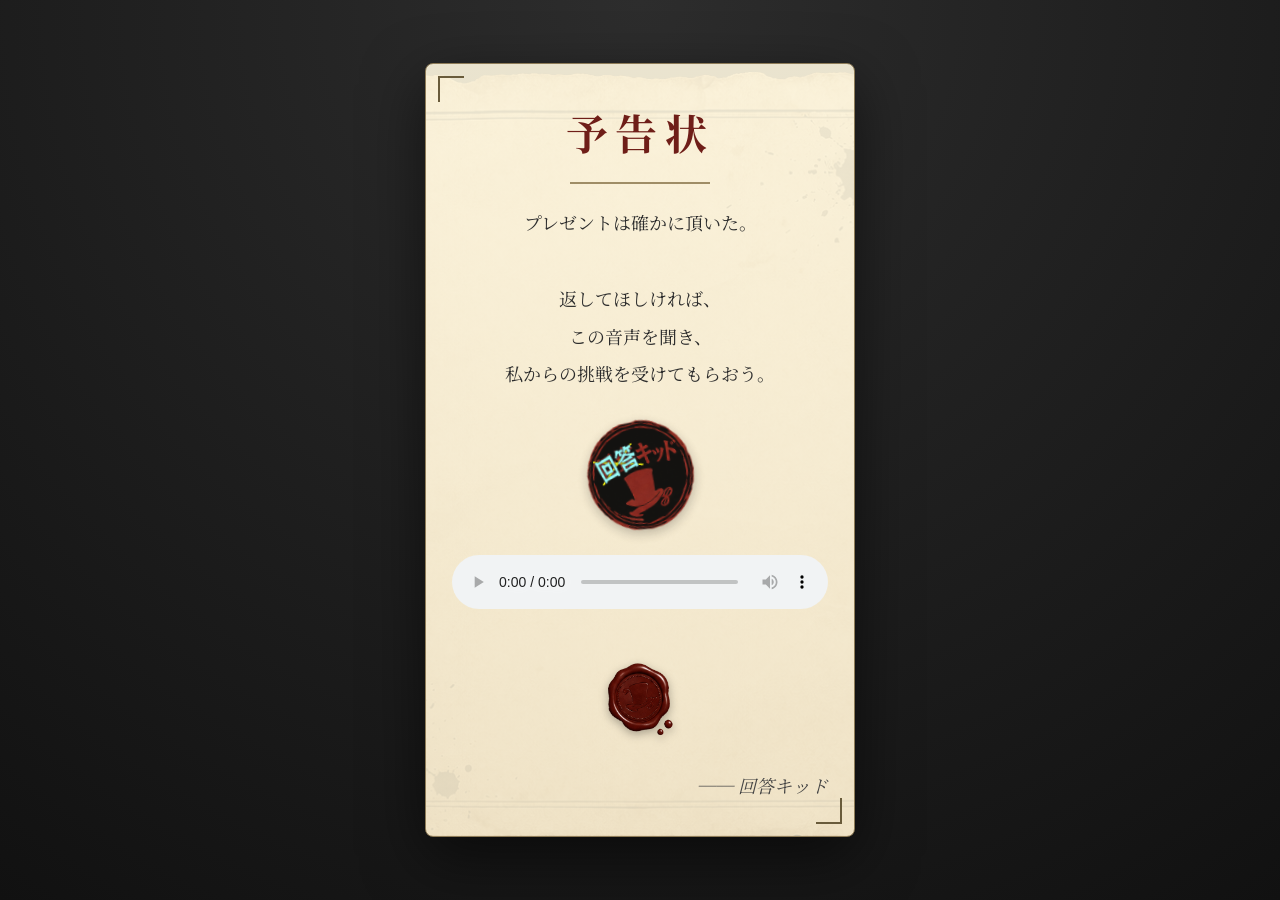
==== index.html @ 4506f832 "Add files via upload" ====
<!DOCTYPE html>
<html lang="ja">
<head>
    <meta charset="UTF-8">
    <meta name="viewport" content="width=device-width, initial-scale=1.0">
    <title>予告状</title>

    <link rel="stylesheet" href="style.css">

    <link rel="preconnect" href="https://fonts.googleapis.com">
    <link rel="preconnect" href="https://fonts.gstatic.com" crossorigin>

    <!-- おしゃれな明朝 -->
    <link href="https://fonts.googleapis.com/css2?family=Noto+Serif+JP:wght@400;600;700&display=swap" rel="stylesheet">
</head>

<body>

<div class="background"></div>

<main class="paper">

    <h1>予告状</h1>

    <div class="divider"></div>

    <p class="message">

        プレゼントは確かに頂いた。<br><br>

        返してほしければ、<br>
        この音声を聞き、<br>
        私からの挑戦を受けてもらおう。

    </p>

    <div class="stamp">
        <img src="assets/stamp.png" alt="怪盗キッド">
    </div>

    <audio controls>
        <source src="audio/message.mp3" type="audio/mpeg">
    </audio>

    <div class="wax-seal">
        <img src="assets/wax_seal.png" alt="封蝋">
    </div>

    <div class="signature">

        ── 回答キッド

    </div>

</main>

<script src="script.js"></script>

</body>
</html>
---- style.css ----
*{
    margin:0;
    padding:0;
    box-sizing:border-box;
}

body{

    font-family:"Noto Serif JP",serif;

    background:
        radial-gradient(circle at top,#2d2d2d,#111);

    min-height:100vh;

    display:flex;
    justify-content:center;
    align-items:center;

    padding:20px;
}

.paper{

    width:100%;
    max-width:430px;

    background:
        linear-gradient(rgba(255,248,225,.9),rgba(244,233,206,.9)),
        url("assets/paper.png");

    background-size:cover;
    background-position:center;

    border:1px solid #8d7b57;

    border-radius:8px;

    box-shadow:
        0 20px 60px rgba(0,0,0,.55);

    padding:38px 26px;

    position:relative;

    overflow:hidden;
}

/* 紙の四隅 */

.paper::before,
.paper::after{

    content:"";

    position:absolute;

    width:24px;
    height:24px;

    border:2px solid #695b3b;
}

.paper::before{

    top:12px;
    left:12px;

    border-right:none;
    border-bottom:none;
}

.paper::after{

    bottom:12px;
    right:12px;

    border-left:none;
    border-top:none;
}

/* タイトル */

h1{

    text-align:center;

    color:#6f1e18;

    font-size:42px;

    letter-spacing:.18em;

    margin-bottom:12px;
}

/* 飾り線 */

.divider{

    width:140px;
    height:2px;

    background:#9f8d66;

    margin:20px auto;
}

/* 本文 */

.message{

    text-align:center;

    line-height:2.1;

    font-size:18px;

    color:#2c2c2c;

    margin-bottom:28px;
}

/* プレイヤー */

audio{

    width:100%;

    margin-bottom:25px;
}

/* スタンプ（怪盗キッド） */

.stamp{

    display:flex;
    justify-content:center;

    margin:-6px 0 22px;
}

.stamp img{

    width:110px;

    opacity:.92;

    transform:rotate(-8deg);

    filter:drop-shadow(0 4px 6px rgba(0,0,0,.25));
}

/* 封蝋 */

.wax-seal{

    display:flex;
    justify-content:center;

    margin-top:22px;
}

.wax-seal img{

    width:70px;

    filter:drop-shadow(0 3px 5px rgba(0,0,0,.3));
}

/* サイン */

.signature{

    margin-top:35px;

    text-align:right;

    color:#444;

    font-size:18px;

    font-style:italic;
}

/* スマホ微調整 */

@media(max-width:480px){

    .paper{

        padding:30px 20px;
    }

    h1{

        font-size:36px;
    }

    .message{

        font-size:17px;
    }
}
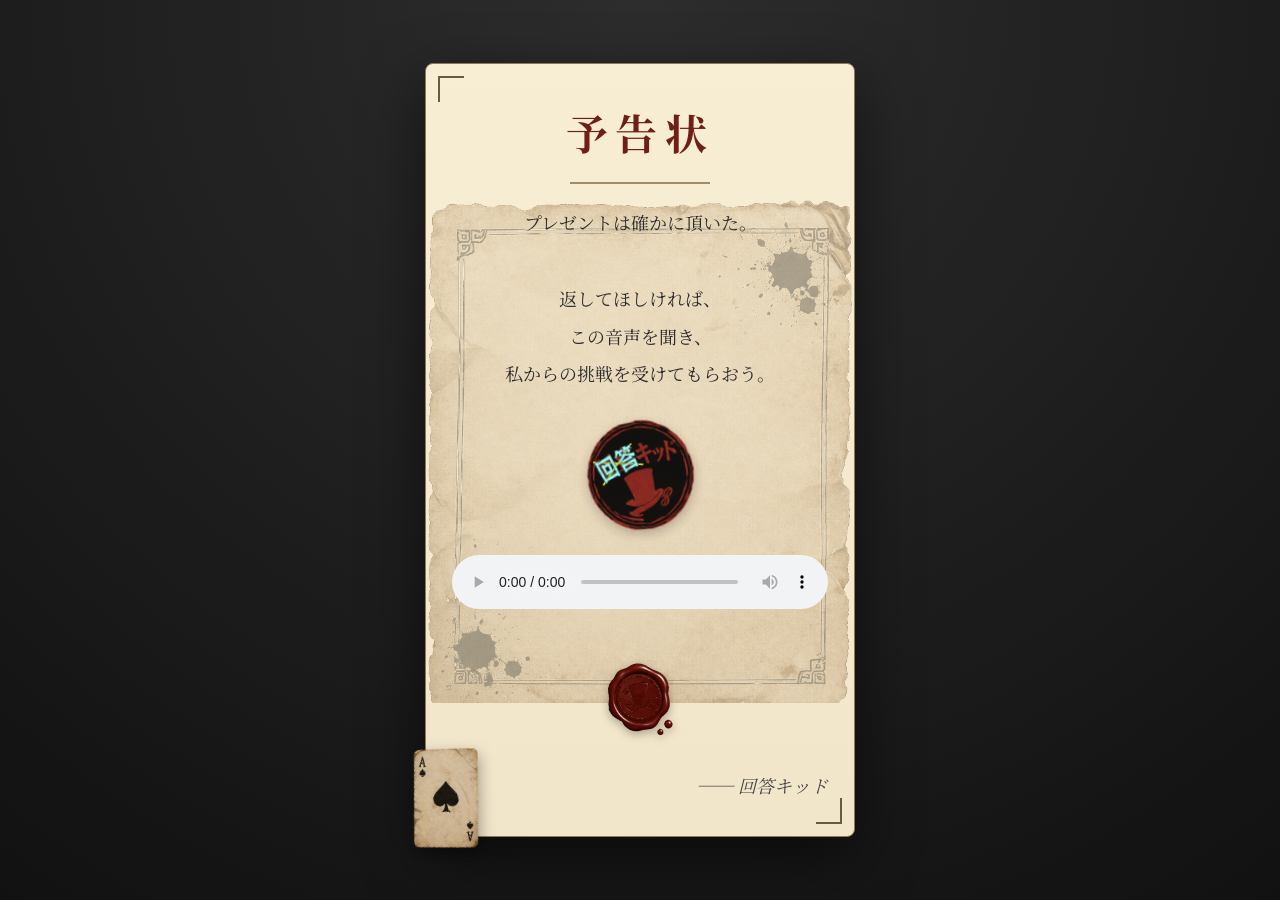
==== commit 5b8d5b42: "Add files via upload" ====
--- a/index.html
+++ b/index.html
@@ -19,6 +19,9 @@
 <div class="background"></div>
 
 <main class="paper">
+
+    <img class="feather-pen" src="assets/feather_pen.png" alt="">
+    <img class="ace-card" src="assets/ace_card.png" alt="">
 
     <h1>予告状</h1>
 
--- a/style.css
+++ b/style.css
@@ -17,7 +17,7 @@
     justify-content:center;
     align-items:center;
 
-    padding:20px;
+    padding:40px 30px;
 }
 
 .paper{
@@ -25,12 +25,15 @@
     width:100%;
     max-width:430px;
 
-    background:
-        linear-gradient(rgba(255,248,225,.9),rgba(244,233,206,.9)),
+    background-color:#efe2c4;
+
+    background-image:
+        linear-gradient(rgba(255,248,225,.55),rgba(244,233,206,.55)),
         url("assets/paper.png");
 
-    background-size:cover;
-    background-position:center;
+    background-size:auto,contain;
+    background-position:center,center;
+    background-repeat:no-repeat,no-repeat;
 
     border:1px solid #8d7b57;
 
@@ -43,7 +46,7 @@
 
     position:relative;
 
-    overflow:hidden;
+    overflow:visible;
 }
 
 /* 紙の四隅 */
@@ -130,6 +133,40 @@
     margin-bottom:25px;
 }
 
+/* 羽根ペン(右上) */
+
+.feather-pen{
+
+    position:absolute;
+
+    top:-18px;
+    right:-28px;
+
+    width:150px;
+
+    pointer-events:none;
+
+    filter:drop-shadow(0 6px 8px rgba(0,0,0,.35));
+}
+
+/* エースのカード(左下) */
+
+.ace-card{
+
+    position:absolute;
+
+    bottom:-22px;
+    left:-24px;
+
+    width:88px;
+
+    transform:rotate(-14deg);
+
+    pointer-events:none;
+
+    filter:drop-shadow(0 6px 8px rgba(0,0,0,.35));
+}
+
 /* スタンプ（怪盗キッド） */
 
 .stamp{
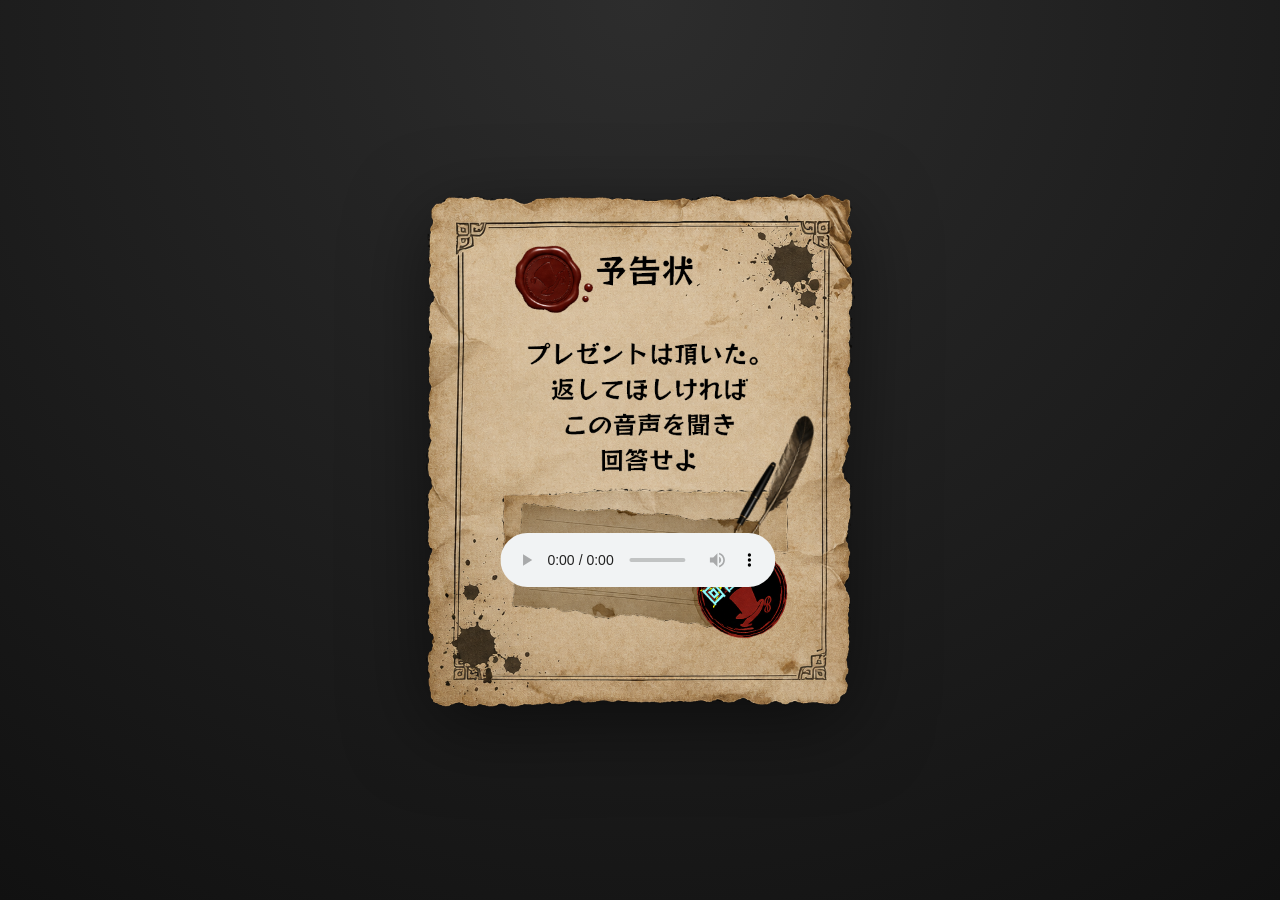
==== commit a8430882: "Add files via upload" ====
--- a/index.html
+++ b/index.html
@@ -1,63 +1,24 @@
-<!DOCTYPE html>
-<html lang="ja">
-<head>
-    <meta charset="UTF-8">
-    <meta name="viewport" content="width=device-width, initial-scale=1.0">
-    <title>予告状</title>
-
-    <link rel="stylesheet" href="style.css">
-
-    <link rel="preconnect" href="https://fonts.googleapis.com">
-    <link rel="preconnect" href="https://fonts.gstatic.com" crossorigin>
-
-    <!-- おしゃれな明朝 -->
-    <link href="https://fonts.googleapis.com/css2?family=Noto+Serif+JP:wght@400;600;700&display=swap" rel="stylesheet">
-</head>
-
-<body>
-
-<div class="background"></div>
-
-<main class="paper">
-
-    <img class="feather-pen" src="assets/feather_pen.png" alt="">
-    <img class="ace-card" src="assets/ace_card.png" alt="">
-
-    <h1>予告状</h1>
-
-    <div class="divider"></div>
-
-    <p class="message">
-
-        プレゼントは確かに頂いた。<br><br>
-
-        返してほしければ、<br>
-        この音声を聞き、<br>
-        私からの挑戦を受けてもらおう。
-
-    </p>
-
-    <div class="stamp">
-        <img src="assets/stamp.png" alt="怪盗キッド">
-    </div>
-
-    <audio controls>
-        <source src="audio/message.mp3" type="audio/mpeg">
-    </audio>
-
-    <div class="wax-seal">
-        <img src="assets/wax_seal.png" alt="封蝋">
-    </div>
-
-    <div class="signature">
-
-        ── 回答キッド
-
-    </div>
-
-</main>
-
-<script src="script.js"></script>
-
-</body>
-</html>+<!DOCTYPE html>
+<html lang="ja">
+<head>
+    <meta charset="UTF-8">
+    <meta name="viewport" content="width=device-width, initial-scale=1.0">
+    <title>予告状</title>
+
+    <link rel="stylesheet" href="style.css">
+</head>
+
+<body>
+
+<div class="card">
+
+    <img class="card-bg" src="assets/paper_mix.png" alt="予告状">
+
+    <audio class="audio-overlay" controls>
+        <source src="audio/message.mp3" type="audio/mpeg">
+    </audio>
+
+</div>
+
+</body>
+</html>
--- a/style.css
+++ b/style.css
@@ -1,241 +1,46 @@
-*{
-    margin:0;
-    padding:0;
-    box-sizing:border-box;
-}
-
-body{
-
-    font-family:"Noto Serif JP",serif;
-
-    background:
-        radial-gradient(circle at top,#2d2d2d,#111);
-
-    min-height:100vh;
-
-    display:flex;
-    justify-content:center;
-    align-items:center;
-
-    padding:40px 30px;
-}
-
-.paper{
-
-    width:100%;
-    max-width:430px;
-
-    background-color:#efe2c4;
-
-    background-image:
-        linear-gradient(rgba(255,248,225,.55),rgba(244,233,206,.55)),
-        url("assets/paper.png");
-
-    background-size:auto,contain;
-    background-position:center,center;
-    background-repeat:no-repeat,no-repeat;
-
-    border:1px solid #8d7b57;
-
-    border-radius:8px;
-
-    box-shadow:
-        0 20px 60px rgba(0,0,0,.55);
-
-    padding:38px 26px;
-
-    position:relative;
-
-    overflow:visible;
-}
-
-/* 紙の四隅 */
-
-.paper::before,
-.paper::after{
-
-    content:"";
-
-    position:absolute;
-
-    width:24px;
-    height:24px;
-
-    border:2px solid #695b3b;
-}
-
-.paper::before{
-
-    top:12px;
-    left:12px;
-
-    border-right:none;
-    border-bottom:none;
-}
-
-.paper::after{
-
-    bottom:12px;
-    right:12px;
-
-    border-left:none;
-    border-top:none;
-}
-
-/* タイトル */
-
-h1{
-
-    text-align:center;
-
-    color:#6f1e18;
-
-    font-size:42px;
-
-    letter-spacing:.18em;
-
-    margin-bottom:12px;
-}
-
-/* 飾り線 */
-
-.divider{
-
-    width:140px;
-    height:2px;
-
-    background:#9f8d66;
-
-    margin:20px auto;
-}
-
-/* 本文 */
-
-.message{
-
-    text-align:center;
-
-    line-height:2.1;
-
-    font-size:18px;
-
-    color:#2c2c2c;
-
-    margin-bottom:28px;
-}
-
-/* プレイヤー */
-
-audio{
-
-    width:100%;
-
-    margin-bottom:25px;
-}
-
-/* 羽根ペン(右上) */
+*{
+    margin:0;
+    padding:0;
+    box-sizing:border-box;
+}
 
-.feather-pen{
+body{
+
+    min-height:100vh;
+
+    background:radial-gradient(circle at top,#2d2d2d,#111);
+
+    display:flex;
+    justify-content:center;
+    align-items:center;
+
+    padding:24px;
+}
+
+.card{
+
+    position:relative;
+
+    width:100%;
+    max-width:430px;
+
+    filter:drop-shadow(0 20px 40px rgba(0,0,0,.5));
+}
+
+.card-bg{
+
+    width:100%;
+    display:block;
+}
+
+.audio-overlay{
 
     position:absolute;
 
-    top:-18px;
-    right:-28px;
+    left:49.6%;
+    top:71.4%;
 
-    width:150px;
+    width:64%;
 
-    pointer-events:none;
-
-    filter:drop-shadow(0 6px 8px rgba(0,0,0,.35));
+    transform:translate(-50%,-50%);
 }
-
-/* エースのカード(左下) */
-
-.ace-card{
-
-    position:absolute;
-
-    bottom:-22px;
-    left:-24px;
-
-    width:88px;
-
-    transform:rotate(-14deg);
-
-    pointer-events:none;
-
-    filter:drop-shadow(0 6px 8px rgba(0,0,0,.35));
-}
-
-/* スタンプ（怪盗キッド） */
-
-.stamp{
-
-    display:flex;
-    justify-content:center;
-
-    margin:-6px 0 22px;
-}
-
-.stamp img{
-
-    width:110px;
-
-    opacity:.92;
-
-    transform:rotate(-8deg);
-
-    filter:drop-shadow(0 4px 6px rgba(0,0,0,.25));
-}
-
-/* 封蝋 */
-
-.wax-seal{
-
-    display:flex;
-    justify-content:center;
-
-    margin-top:22px;
-}
-
-.wax-seal img{
-
-    width:70px;
-
-    filter:drop-shadow(0 3px 5px rgba(0,0,0,.3));
-}
-
-/* サイン */
-
-.signature{
-
-    margin-top:35px;
-
-    text-align:right;
-
-    color:#444;
-
-    font-size:18px;
-
-    font-style:italic;
-}
-
-/* スマホ微調整 */
-
-@media(max-width:480px){
-
-    .paper{
-
-        padding:30px 20px;
-    }
-
-    h1{
-
-        font-size:36px;
-    }
-
-    .message{
-
-        font-size:17px;
-    }
-}
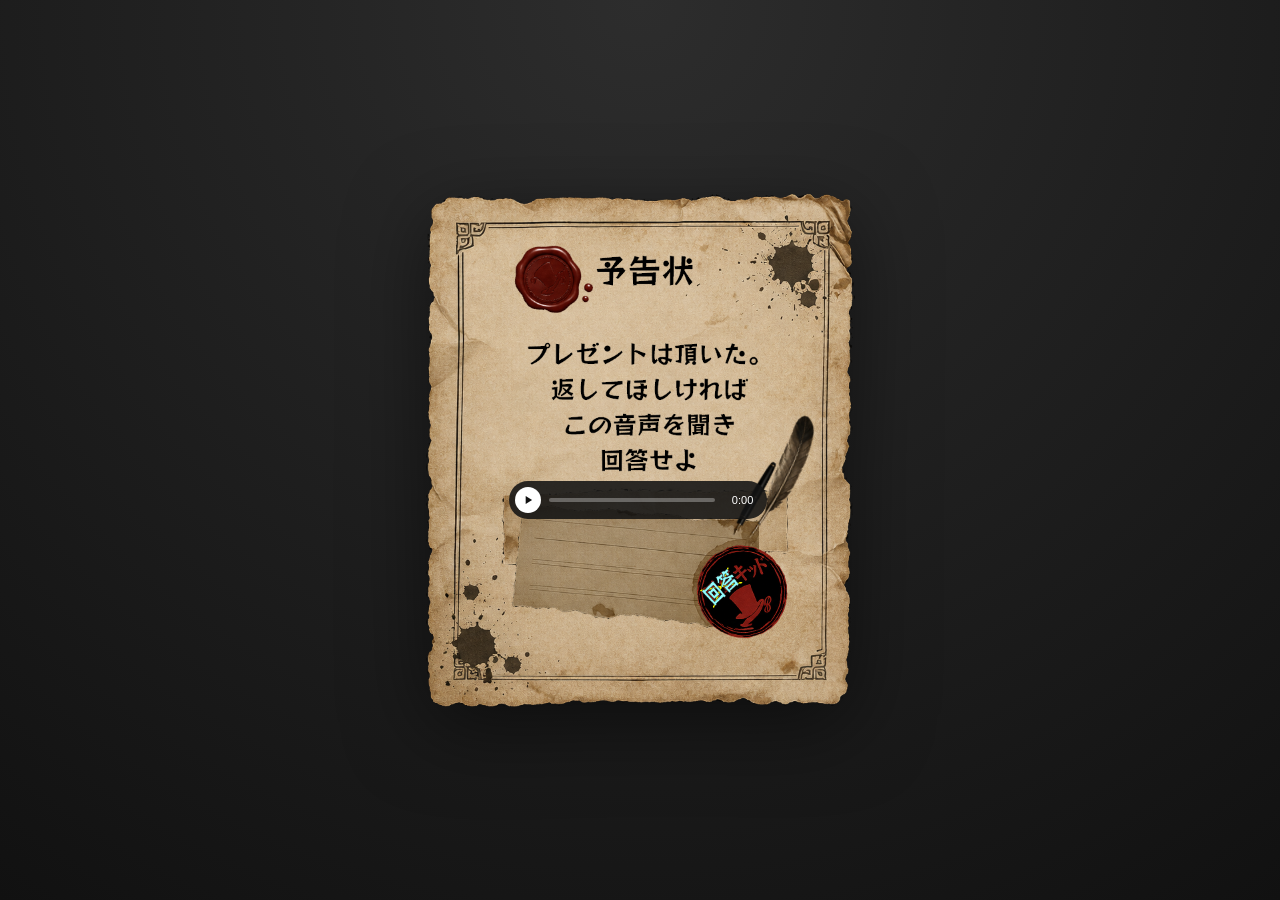
==== commit ec64220d: "Add files via upload" ====
--- a/index.html
+++ b/index.html
@@ -14,11 +14,26 @@
 
     <img class="card-bg" src="assets/paper_mix.png" alt="予告状">
 
-    <audio class="audio-overlay" controls>
+    <div class="player">
+        <button class="play-btn" id="playBtn" aria-label="再生">
+            <svg class="icon-play" viewBox="0 0 24 24"><path d="M8 5v14l11-7z"/></svg>
+            <svg class="icon-pause" viewBox="0 0 24 24" style="display:none"><path d="M6 5h4v14H6zM14 5h4v14h-4z"/></svg>
+        </button>
+
+        <div class="progress-track" id="progressTrack">
+            <div class="progress-fill" id="progressFill"></div>
+        </div>
+
+        <span class="time" id="timeLabel">0:00</span>
+    </div>
+
+    <audio id="audioEl" preload="metadata">
         <source src="audio/message.mp3" type="audio/mpeg">
     </audio>
 
 </div>
 
+<script src="script.js"></script>
+
 </body>
 </html>
--- a/style.css
+++ b/style.css
@@ -14,33 +14,123 @@
     justify-content:center;
     align-items:center;
 
-    padding:24px;
+    padding:12px;
 }
 
 .card{
 
-    position:relative;
+    display:grid;
 
     width:100%;
     max-width:430px;
+}
+
+.card-bg{
+
+    grid-area:1 / 1;
+
+    width:100%;
+    display:block;
 
     filter:drop-shadow(0 20px 40px rgba(0,0,0,.5));
 }
 
-.card-bg{
+.player{
 
-    width:100%;
-    display:block;
+    grid-area:1 / 1;
+
+    position:relative;
+
+    align-self:start;
+    justify-self:start;
+
+    margin-left:49.6%;
+    margin-top:71.4%;
+
+    transform:translate(-50%,-50%);
+
+    width:60%;
+
+    display:flex;
+    align-items:center;
+    gap:8px;
+
+    background:rgba(20,20,20,.88);
+
+    border-radius:999px;
+
+    padding:6px 14px 6px 6px;
 }
 
-.audio-overlay{
+.play-btn{
+
+    flex:none;
+
+    width:26px;
+    height:26px;
+
+    border:none;
+    border-radius:50%;
+
+    background:#fff;
+
+    display:flex;
+    align-items:center;
+    justify-content:center;
+
+    cursor:pointer;
+}
+
+.play-btn svg{
+
+    width:14px;
+    height:14px;
+
+    fill:#111;
+}
+
+.progress-track{
+
+    flex:1;
+
+    height:4px;
+
+    background:rgba(255,255,255,.3);
+
+    border-radius:999px;
+
+    cursor:pointer;
+
+    position:relative;
+}
+
+.progress-fill{
 
     position:absolute;
 
-    left:49.6%;
-    top:71.4%;
+    top:0;
+    left:0;
 
-    width:64%;
+    height:100%;
 
-    transform:translate(-50%,-50%);
+    width:0%;
+
+    background:#fff;
+
+    border-radius:999px;
 }
+
+.time{
+
+    flex:none;
+
+    color:#fff;
+
+    font-size:11px;
+
+    font-family:sans-serif;
+
+    min-width:30px;
+
+    text-align:right;
+}
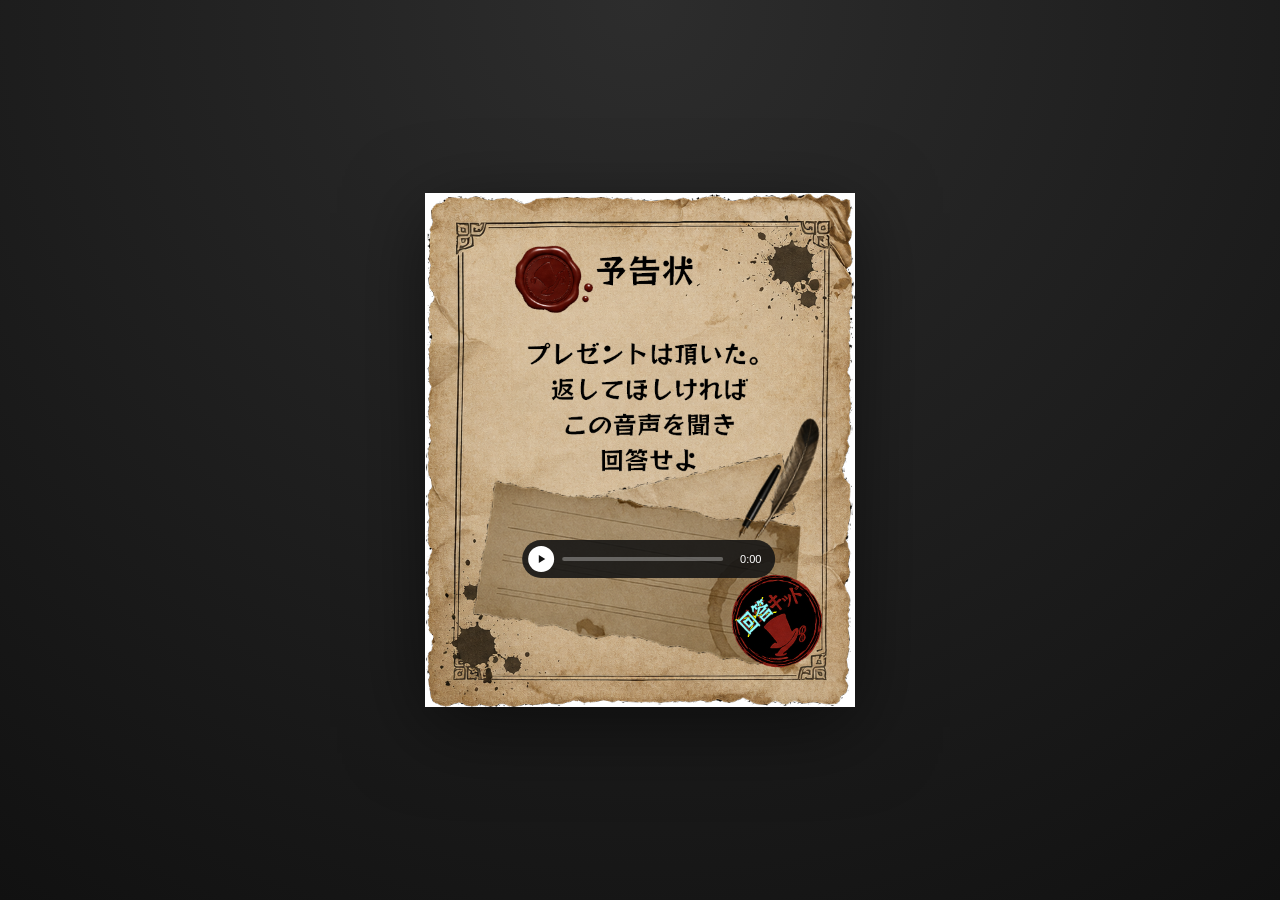
==== commit ee53edd4: "Add files via upload" ====
--- a/index.html
+++ b/index.html
@@ -10,25 +10,37 @@
 
 <body>
 
-<div class="card">
+<div class="stage">
 
-    <img class="card-bg" src="assets/paper_mix.png" alt="予告状">
+    <!-- 封筒(閉じ) -->
+    <img class="env-closed" src="assets/envelope_close.png" alt="">
 
-    <div class="player">
-        <button class="play-btn" id="playBtn" aria-label="再生">
-            <svg class="icon-play" viewBox="0 0 24 24"><path d="M8 5v14l11-7z"/></svg>
-            <svg class="icon-pause" viewBox="0 0 24 24" style="display:none"><path d="M6 5h4v14H6zM14 5h4v14h-4z"/></svg>
-        </button>
+    <!-- 封筒(開き) -->
+    <img class="env-open" src="assets/envelope_open.png" alt="">
 
-        <div class="progress-track" id="progressTrack">
-            <div class="progress-fill" id="progressFill"></div>
+    <!-- 予告状本体 -->
+    <div class="card">
+
+        <img class="card-bg" src="assets/paper_mix.png" alt="予告状">
+
+        <div class="player">
+            <button class="play-btn" id="playBtn" aria-label="再生">
+                <svg class="icon-play" viewBox="0 0 24 24"><path d="M8 5v14l11-7z"/></svg>
+                <svg class="icon-pause" viewBox="0 0 24 24" style="display:none"><path d="M6 5h4v14H6zM14 5h4v14h-4z"/></svg>
+            </button>
+
+            <div class="progress-track" id="progressTrack">
+                <div class="progress-fill" id="progressFill"></div>
+            </div>
+
+            <span class="time" id="timeLabel">0:00</span>
         </div>
 
-        <span class="time" id="timeLabel">0:00</span>
     </div>
 
     <audio id="audioEl" preload="metadata">
         <source src="audio/message.mp3" type="audio/mpeg">
+        <source src="audio/message.wav" type="audio/wav">
     </audio>
 
 </div>
--- a/style.css
+++ b/style.css
@@ -14,15 +14,132 @@
     justify-content:center;
     align-items:center;
 
-    padding:12px;
-}
-
-.card{
-
-    display:grid;
+    padding:8px;
+
+    overflow:hidden;
+}
+
+/* 演出のステージ(封筒と予告状を重ねる場) */
+
+.stage{
+
+    position:relative;
 
     width:100%;
     max-width:430px;
+
+    display:flex;
+    justify-content:center;
+    align-items:center;
+}
+
+/* ------- 封筒(閉じ) ------- */
+
+.env-closed{
+
+    position:absolute;
+
+    width:78%;
+
+    z-index:3;
+
+    /* 表示 → タメ → 消える */
+    animation:closedShow 2.4s ease forwards;
+}
+
+@keyframes closedShow{
+
+    0%{
+        opacity:0;
+        transform:scale(.8) translateY(20px);
+    }
+    18%{
+        opacity:1;
+        transform:scale(1) translateY(0);
+    }
+    /* しばらく静止(タメ) */
+    72%{
+        opacity:1;
+        transform:scale(1) translateY(0);
+    }
+    /* パッと開く準備:少し弾んで消える */
+    88%{
+        opacity:1;
+        transform:scale(1.05) translateY(-4px);
+    }
+    100%{
+        opacity:0;
+        transform:scale(1.05) translateY(-4px);
+    }
+}
+
+/* ------- 封筒(開き) ------- */
+
+.env-open{
+
+    position:absolute;
+
+    width:88%;
+
+    z-index:2;
+
+    opacity:0;
+
+    /* 閉じ封筒が消えるタイミングで登場 */
+    animation:openShow 1.4s ease 2.1s forwards;
+}
+
+@keyframes openShow{
+
+    0%{
+        opacity:0;
+        transform:scale(.9);
+    }
+    35%{
+        opacity:1;
+        transform:scale(1.04);
+    }
+    60%{
+        transform:scale(1);
+    }
+    100%{
+        opacity:1;
+        transform:scale(1);
+    }
+}
+
+/* ------- 予告状 ------- */
+
+.card{
+
+    position:relative;
+
+    display:grid;
+
+    width:100%;
+    max-width:430px;
+
+    z-index:4;
+
+    opacity:0;
+
+    /* 封筒が開いたあと、奥からせり上がって登場 */
+    animation:cardRise 1.6s cubic-bezier(.2,.8,.2,1) 3.1s forwards;
+}
+
+@keyframes cardRise{
+
+    0%{
+        opacity:0;
+        transform:translateY(38%) scale(.72);
+    }
+    40%{
+        opacity:1;
+    }
+    100%{
+        opacity:1;
+        transform:translateY(0) scale(1);
+    }
 }
 
 .card-bg{
@@ -35,6 +152,8 @@
     filter:drop-shadow(0 20px 40px rgba(0,0,0,.5));
 }
 
+/* ------- 音声プレイヤー ------- */
+
 .player{
 
     grid-area:1 / 1;
@@ -44,14 +163,15 @@
     align-self:start;
     justify-self:start;
 
-    margin-left:49.6%;
-    margin-top:71.4%;
+    margin-left:52%;
+    margin-top:85%;
 
     transform:translate(-50%,-50%);
 
-    width:60%;
-
-    display:flex;
+    width:59%;
+
+    display:flex;
+    flex-wrap:nowrap;
     align-items:center;
     gap:8px;
 
@@ -60,11 +180,21 @@
     border-radius:999px;
 
     padding:6px 14px 6px 6px;
+
+    opacity:0;
+
+    animation:playerFadeIn .8s ease 4.6s forwards;
+}
+
+@keyframes playerFadeIn{
+
+    0%{ opacity:0; }
+    100%{ opacity:1; }
 }
 
 .play-btn{
 
-    flex:none;
+    flex:0 0 auto;
 
     width:26px;
     height:26px;
@@ -79,6 +209,8 @@
     justify-content:center;
 
     cursor:pointer;
+
+    padding:0;
 }
 
 .play-btn svg{
@@ -86,12 +218,16 @@
     width:14px;
     height:14px;
 
+    display:block;
+
     fill:#111;
 }
 
 .progress-track{
 
-    flex:1;
+    flex:1 1 auto;
+
+    min-width:0;
 
     height:4px;
 
@@ -122,7 +258,7 @@
 
 .time{
 
-    flex:none;
+    flex:0 0 auto;
 
     color:#fff;
 
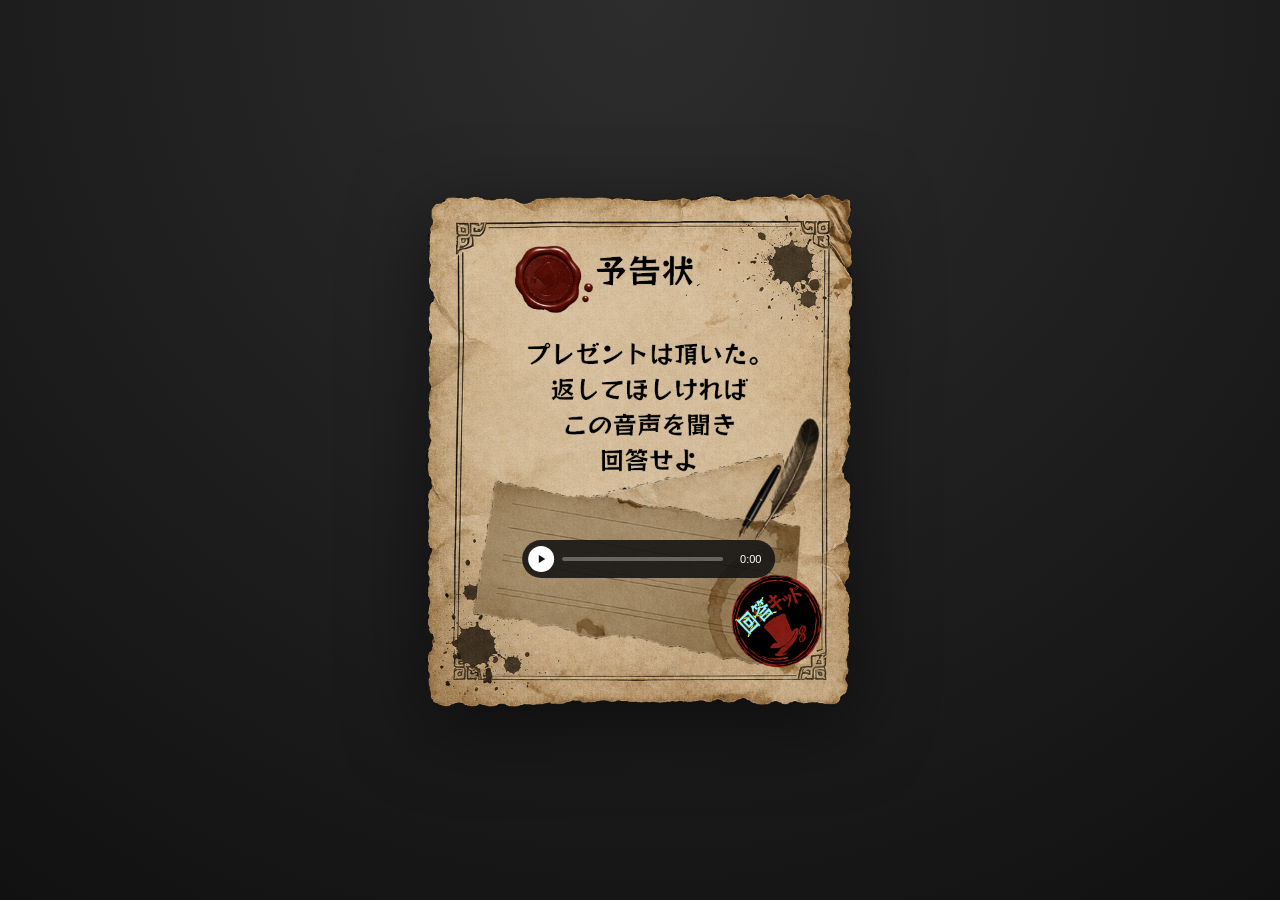
==== commit c3d8485c: "Add files via upload" ====
--- a/index.html
+++ b/index.html
@@ -39,6 +39,7 @@
     </div>
 
     <audio id="audioEl" preload="metadata">
+        <source src="audio/message.flac" type="audio/flac">
         <source src="audio/message.mp3" type="audio/mpeg">
         <source src="audio/message.wav" type="audio/wav">
     </audio>
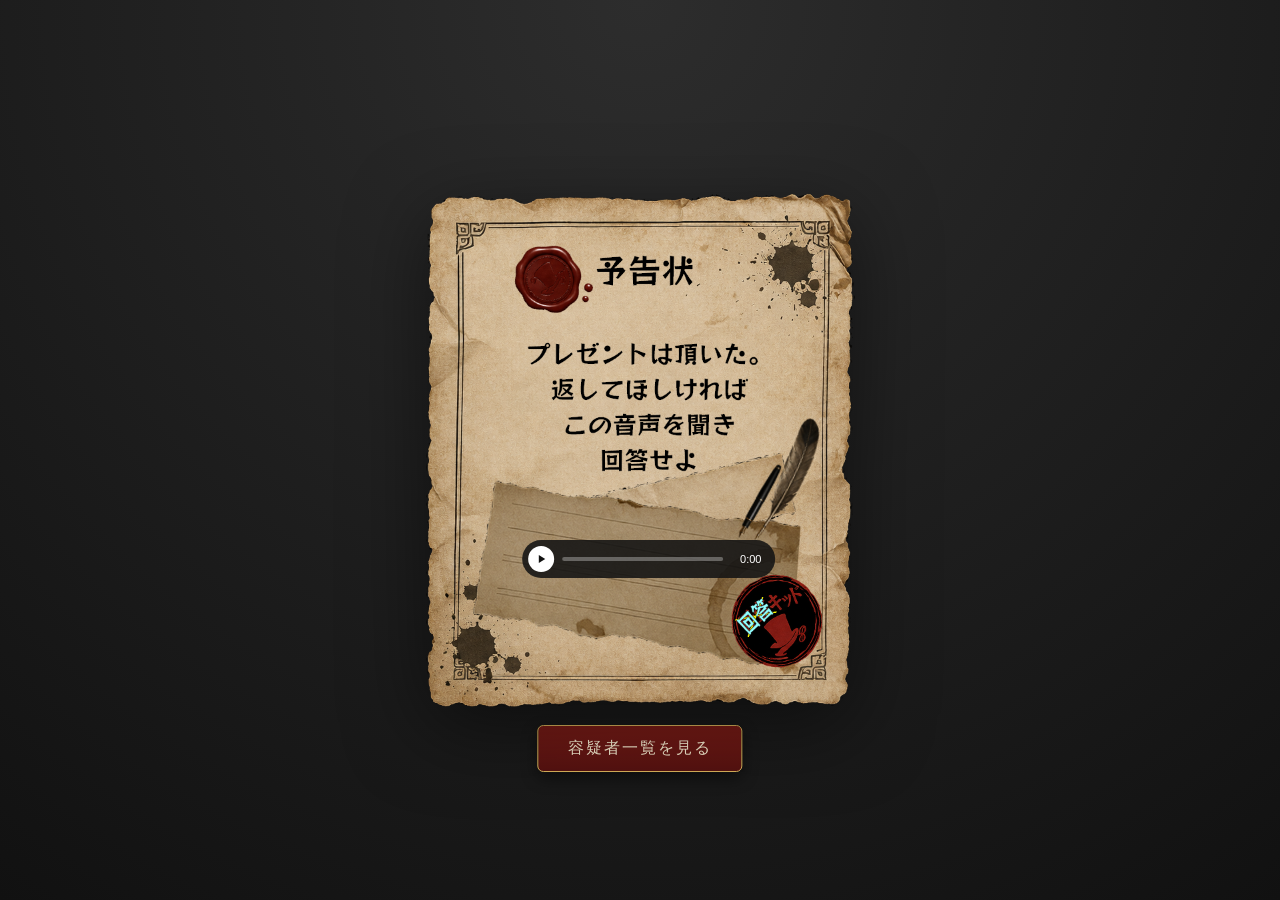
==== commit be20b334: "Add files via upload" ====
--- a/index.html
+++ b/index.html
@@ -38,6 +38,8 @@
 
     </div>
 
+    <a class="suspects-link" href="suspects.html">容疑者一覧を見る</a>
+
     <audio id="audioEl" preload="metadata">
         <source src="audio/message.flac" type="audio/flac">
         <source src="audio/message.mp3" type="audio/mpeg">
--- a/style.css
+++ b/style.css
@@ -16,7 +16,8 @@
 
     padding:8px;
 
-    overflow:hidden;
+    overflow-x:hidden;
+    overflow-y:auto;
 }
 
 /* 演出のステージ(封筒と予告状を重ねる場) */
@@ -270,3 +271,52 @@
 
     text-align:right;
 }
+
+/* ------- 容疑者一覧ボタン ------- */
+
+.suspects-link{
+
+    position:absolute;
+
+    left:50%;
+
+    /* カードの下に配置 */
+    top:calc(100% + 18px);
+
+    transform:translateX(-50%);
+
+    white-space:nowrap;
+
+    display:inline-block;
+
+    padding:12px 30px;
+
+    background:linear-gradient(#7a1c17,#551210);
+
+    color:#f4e9ce;
+
+    font-family:"Noto Serif JP",serif;
+    font-size:16px;
+    letter-spacing:.12em;
+
+    text-decoration:none;
+
+    border:1px solid #d9b25a;
+    border-radius:6px;
+
+    box-shadow:0 6px 16px rgba(0,0,0,.45);
+
+    opacity:0;
+
+    animation:playerFadeIn .8s ease 4.9s forwards;
+}
+
+.suspects-link:hover{
+
+    background:linear-gradient(#8f231d,#671512);
+}
+
+.suspects-link:active{
+
+    transform:translateX(-50%) scale(.97);
+}
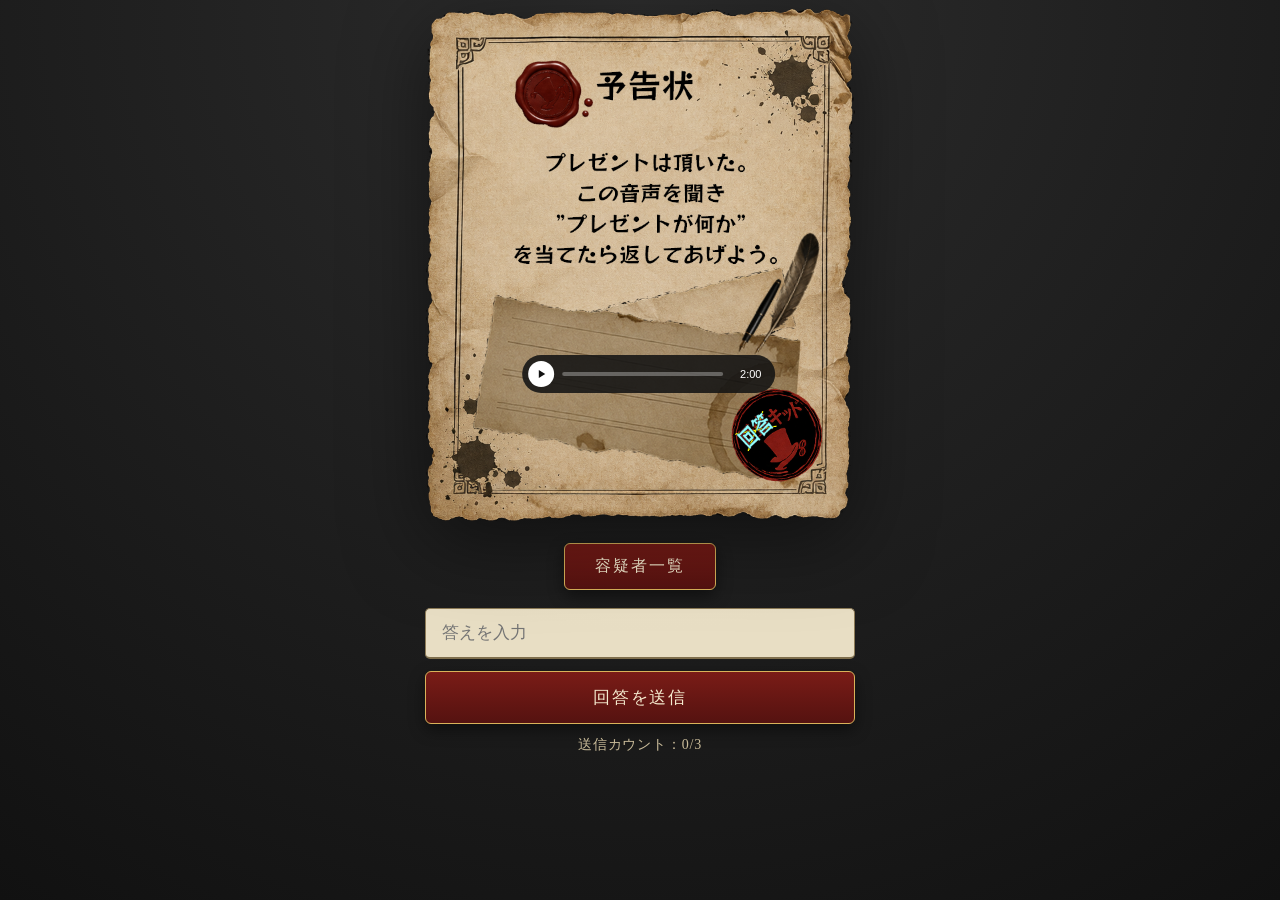
==== commit 395f1423: "Add files via upload" ====
--- a/index.html
+++ b/index.html
@@ -6,9 +6,10 @@
     <title>予告状</title>
 
     <link rel="stylesheet" href="style.css">
+    <link rel="stylesheet" href="answer.css">
 </head>
 
-<body>
+<body class="has-answer">
 
 <div class="stage">
 
@@ -38,8 +39,6 @@
 
     </div>
 
-    <a class="suspects-link" href="suspects.html">容疑者一覧を見る</a>
-
     <audio id="audioEl" preload="metadata">
         <source src="audio/message.flac" type="audio/flac">
         <source src="audio/message.mp3" type="audio/mpeg">
@@ -48,7 +47,31 @@
 
 </div>
 
+<!-- 下部エリア:容疑者ボタン + 回答フォーム -->
+<div class="bottom-area" id="bottomArea">
+
+    <a class="suspects-link-static" href="suspects.html">容疑者一覧</a>
+
+    <div class="answer-box">
+
+        <input
+            id="answerInput"
+            type="text"
+            autocomplete="off"
+            placeholder="答えを入力">
+
+        <button id="submitBtn" class="submit-btn">回答を送信</button>
+
+        <div class="attempt-counter" id="attemptCounter">送信カウント：0/3</div>
+
+        <div id="resultArea"></div>
+
+    </div>
+
+</div>
+
 <script src="script.js"></script>
+<script src="answer.js"></script>
 
 </body>
 </html>
--- a/answer.css
+++ b/answer.css
@@ -0,0 +1,236 @@
+/* 回答フォーム付きページ用:縦に積む構成に */
+
+body.has-answer{
+
+    display:block;
+
+    padding:8px 8px 60px;
+}
+
+body.has-answer .stage{
+
+    margin:0 auto;
+}
+
+/* 下部エリア全体 */
+
+.bottom-area{
+
+    max-width:430px;
+
+    margin:22px auto 0;
+
+    display:flex;
+    flex-direction:column;
+    align-items:center;
+
+    gap:18px;
+
+    opacity:0;
+
+    animation:bottomFadeIn .9s ease 4.9s forwards;
+}
+
+@keyframes bottomFadeIn{
+
+    0%{ opacity:0; transform:translateY(12px); }
+    100%{ opacity:1; transform:translateY(0); }
+}
+
+/* 容疑者一覧ボタン(静的配置版) */
+
+.suspects-link-static{
+
+    display:inline-block;
+
+    padding:12px 30px;
+
+    background:linear-gradient(#7a1c17,#551210);
+
+    color:#f4e9ce;
+
+    font-family:"Noto Serif JP",serif;
+    font-size:16px;
+    letter-spacing:.12em;
+
+    text-decoration:none;
+
+    border:1px solid #d9b25a;
+    border-radius:6px;
+
+    box-shadow:0 6px 16px rgba(0,0,0,.45);
+}
+
+.suspects-link-static:hover{
+
+    background:linear-gradient(#8f231d,#671512);
+}
+
+.suspects-link-static:active{
+
+    transform:scale(.97);
+}
+
+/* 回答ボックス */
+
+.answer-box{
+
+    width:100%;
+
+    display:flex;
+    flex-direction:column;
+    align-items:center;
+
+    gap:12px;
+}
+
+#answerInput{
+
+    width:100%;
+
+    padding:14px 16px;
+
+    font-family:"Noto Serif JP",serif;
+    font-size:17px;
+
+    color:#2c2c2c;
+
+    background:rgba(244,233,206,.95);
+
+    border:1px solid #8d7b57;
+    border-bottom:2px solid #7f6f4d;
+    border-radius:5px;
+
+    outline:none;
+
+    transition:.2s;
+}
+
+#answerInput:focus{
+
+    background:#fff;
+
+    border-bottom:2px solid #7a1515;
+}
+
+#answerInput:disabled{
+
+    opacity:.5;
+
+    cursor:not-allowed;
+}
+
+/* 送信ボタン */
+
+.submit-btn{
+
+    width:100%;
+
+    padding:14px;
+
+    background:linear-gradient(#7a1c17,#551210);
+
+    color:#f4e9ce;
+
+    font-family:"Noto Serif JP",serif;
+    font-size:17px;
+    letter-spacing:.1em;
+
+    border:1px solid #d9b25a;
+    border-radius:6px;
+
+    cursor:pointer;
+
+    box-shadow:0 6px 16px rgba(0,0,0,.45);
+
+    transition:.2s;
+}
+
+.submit-btn:hover:not(:disabled){
+
+    background:linear-gradient(#8f231d,#671512);
+}
+
+.submit-btn:active:not(:disabled){
+
+    transform:scale(.98);
+}
+
+.submit-btn:disabled{
+
+    opacity:.45;
+
+    cursor:not-allowed;
+}
+
+/* 送信カウンター */
+
+.attempt-counter{
+
+    color:#c9bb99;
+
+    font-family:"Noto Serif JP",serif;
+    font-size:14px;
+    letter-spacing:.06em;
+}
+
+/* 結果表示 */
+
+#resultArea{
+
+    width:100%;
+
+    text-align:center;
+
+    margin-top:4px;
+}
+
+.result-title{
+
+    font-family:"Noto Serif JP",serif;
+    font-size:30px;
+    font-weight:700;
+    letter-spacing:.1em;
+
+    margin-bottom:14px;
+}
+
+.result-title.correct{
+
+    color:#e0483c;
+
+    text-shadow:0 2px 12px rgba(224,72,60,.45);
+}
+
+.result-title.wrong{
+
+    color:#8d8577;
+}
+
+.result-message{
+
+    font-family:"Noto Serif JP",serif;
+    font-size:17px;
+    line-height:2;
+
+    color:#f4e9ce;
+
+    background:rgba(20,20,20,.55);
+
+    border:1px solid #6b5a3c;
+    border-radius:8px;
+
+    padding:20px 18px;
+}
+
+/* 打ち止め表示 */
+
+.locked-note{
+
+    color:#a0968a;
+
+    font-family:"Noto Serif JP",serif;
+    font-size:14px;
+
+    margin-top:10px;
+}
